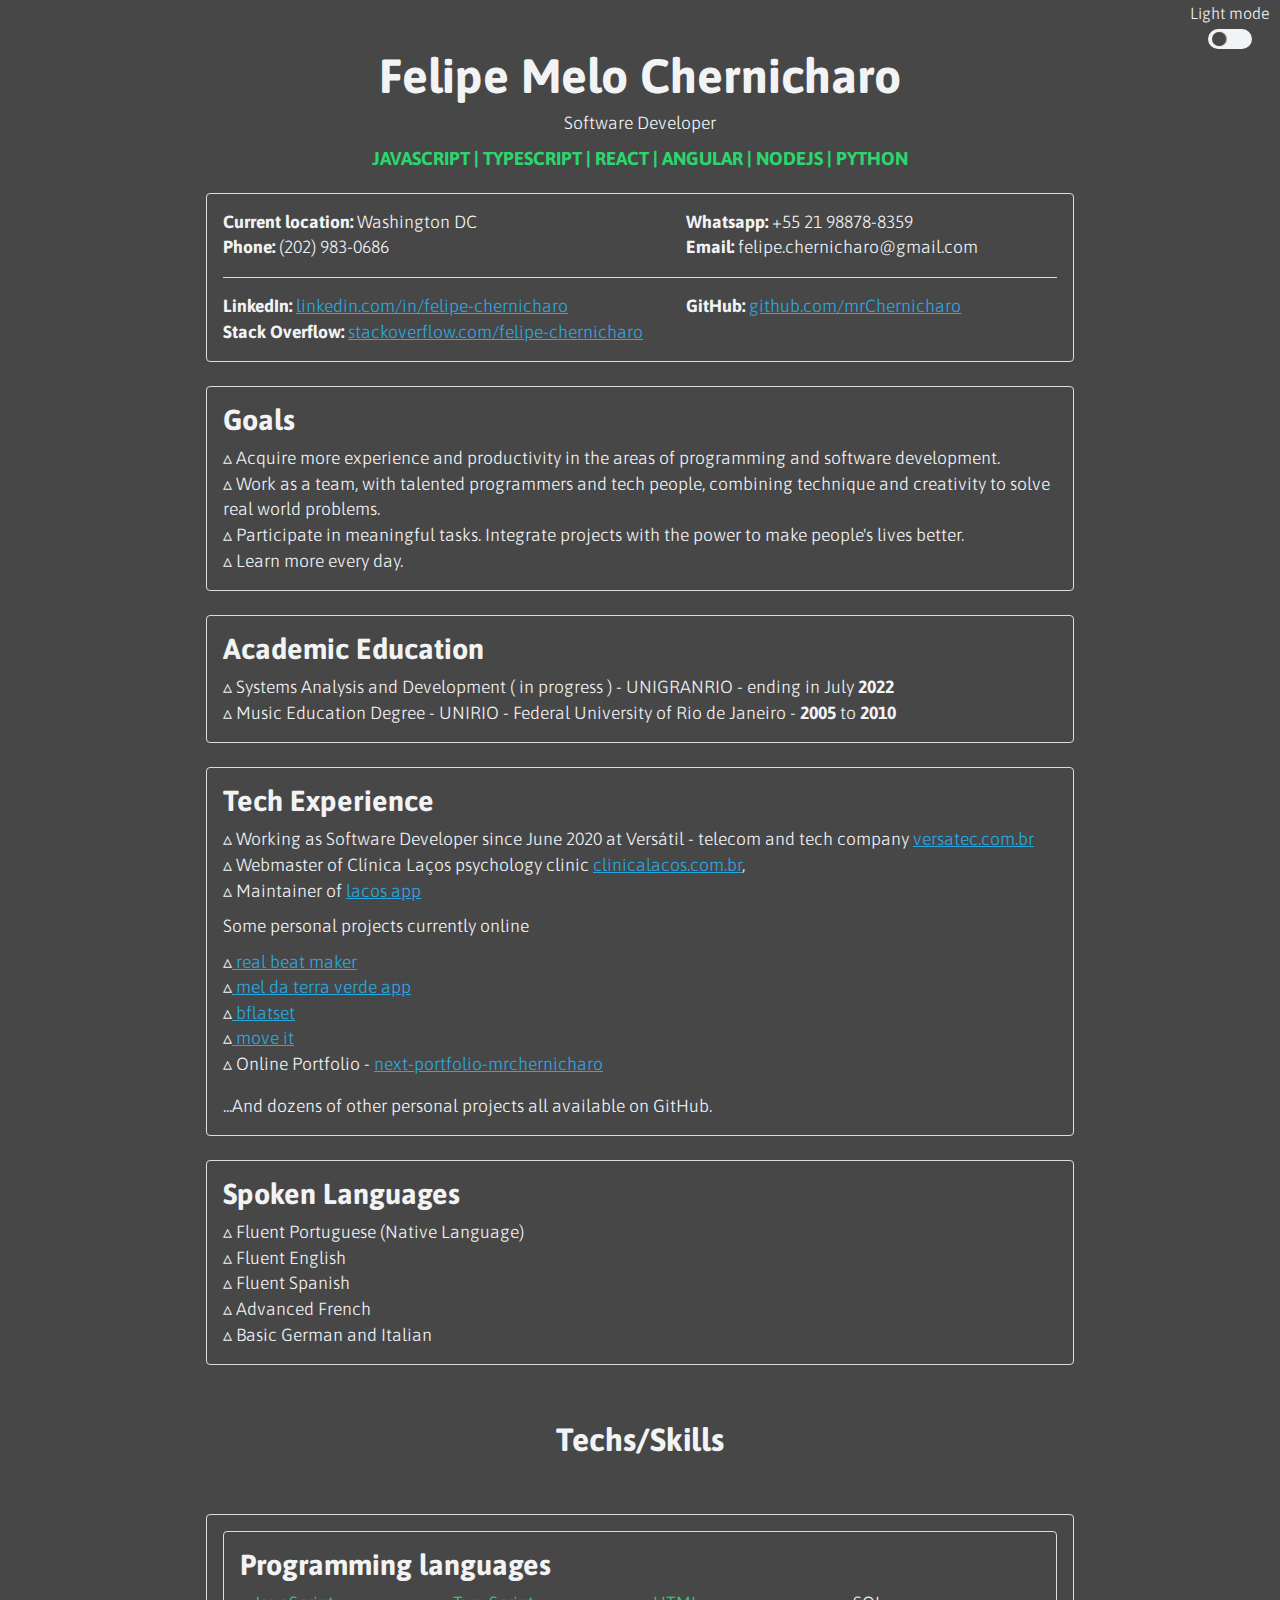
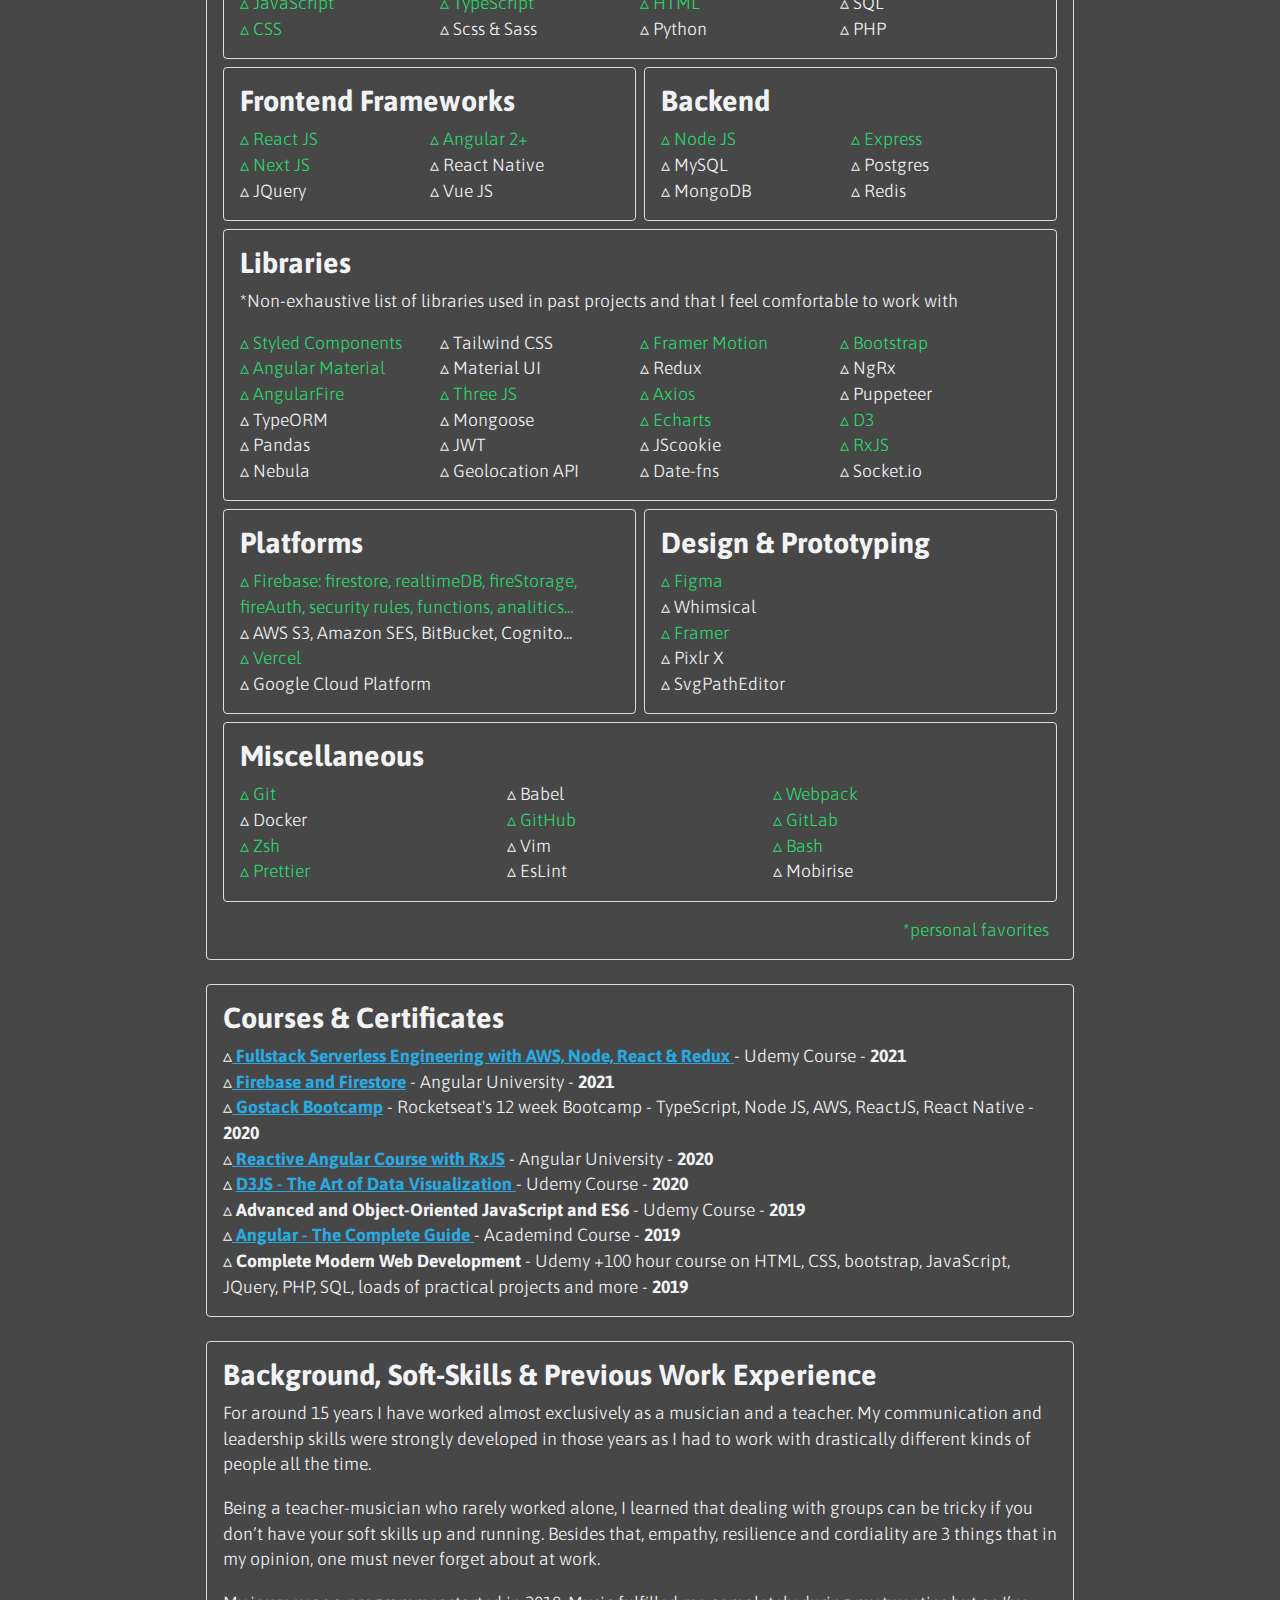
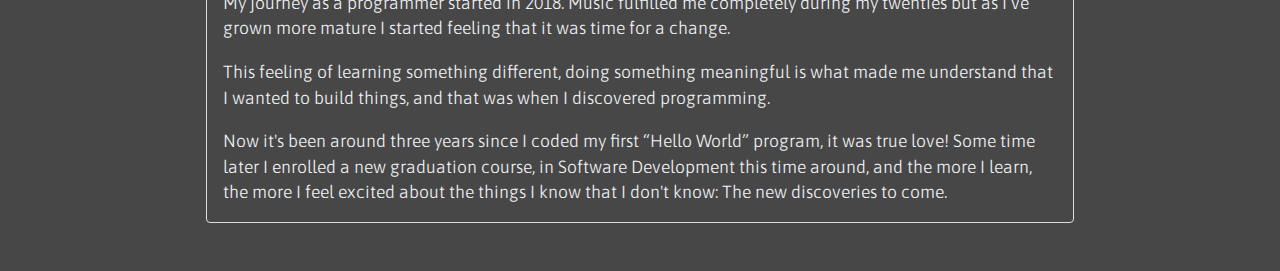
==== dc_version/index.html @ 03acc553 "dc edit" ====
<!DOCTYPE html>
<html lang="en">

<head>
	<meta charset="UTF-8" />
	<meta http-equiv="X-UA-Compatible" content="IE=edge" />
	<meta name="viewport" content="width=device-width, initial-scale=1.0" />
	<link rel="preconnect" href="https://fonts.gstatic.com" />
	<link href="https://fonts.googleapis.com/css2?family=Fira+Code:wght@300;400;500;600;700;800&display=swap"
		rel="stylesheet" />
	<link rel="preconnect" href="https://fonts.gstatic.com" />
	<link href="https://fonts.googleapis.com/css2?family=Karla:ital,wght@0,300;0,400;0,500;0,700;0,800;1,600&display=swap"
		rel="stylesheet" />
	<link rel="preconnect" href="https://fonts.gstatic.com">
	<link href="https://fonts.googleapis.com/css2?family=Asap:ital,wght@0,400;0,500;0,600;1,400;1,500&display=swap"
		rel="stylesheet">
	<link rel="preconnect" href="https://fonts.gstatic.com">
	<link href="https://fonts.googleapis.com/css2?family=PT+Sans+Caption:wght@400;700&display=swap" rel="stylesheet">
	<title>CV Felipe Chernicharo</title>
	<link rel="stylesheet" href="styles.css" />


	<script>
		let root = document.documentElement;
		let dark = true;

		const theme = {
			dark: {
				background: '#383636',
				title: '#f2f3f5',
				text: '#f2f3f5',
				link: '#2aa9e0',
				highlight: '#2bd66d'
			},
			light: {
				background: '#f2f3f5',
				title: '#383636',
				text: '#383636',
				link: '#5965e0',
				highlight: '#6942f7'
			}
		}

		function handleToggle() {
			console.log('toggle!')
			dark = !dark

			if (dark) {

				root.style.setProperty('--background', theme.dark.background);
				root.style.setProperty('--text', theme.dark.text);
				root.style.setProperty('--title', theme.dark.title);
				root.style.setProperty('--link', theme.dark.link);
				root.style.setProperty('--highlight', theme.dark.highlight);

			} else {

				root.style.setProperty('--background', theme.light.background);
				root.style.setProperty('--text', theme.light.text);
				root.style.setProperty('--title', theme.light.title);
				root.style.setProperty('--link', theme.light.link);
				root.style.setProperty('--highlight', theme.light.highlight);
				// root.style.setProperty('--shadow', "rgba(0, 0, 0, 0.6)");
			}
		}

	</script>
</head>

<body>
	<header>
		<div class="toggle-div slide-toggle-container">
			<div class="toggle-div slide-toggle-top">
				<span>Light mode</span>
			</div>
			<div class="toggle-div slide-toggle-bottom">
				<label class="s-toggle slide-toggle-switch">
					<input type="checkbox" onchange="handleToggle()" />
					<span class="slider"></span>
				</label>
			</div>
		</div>
		<h1>Felipe Melo Chernicharo</h1>
		<p>Software Developer</p>
		<h3>JAVASCRIPT <span class="pipe">|</span> TYPESCRIPT <span class="pipe">|</span> REACT <span class="pipe">|</span>
			ANGULAR <span class="pipe">|</span> NODEJS <span class="pipe">|</span> PYTHON</h3>
	</header>
	<main>
		<div class="main-info">
			<ul>
				<!-- <li><strong>Date of Birth:</strong> April 29th, 1987</li>
				<li><strong>Place of Birth:</strong> Rio de Janeiro - Brazil</li> -->
				<li><strong>Current location:</strong> Washington DC</li>
				<li><strong>Whatsapp:</strong> +55 21 98878-8359</li>
				<li><strong>Phone:</strong> (202) 983-0686</li>
				<li>
					<strong>Email:</strong>
					<!-- <a href="https://felipe.chernicharo@gmail.com"> -->
					felipe.chernicharo@gmail.com
					<!-- </a> -->
				</li>
				<hr>
				<hr>
				<li>
					<strong>LinkedIn:</strong>
					<a href="https://linkedin.com/in/felipe-chernicharo-27ba911a8/" target="_blank">
						linkedin.com/in/felipe-chernicharo
					</a>
				</li>
				<li>
					<strong>GitHub:</strong>
					<a href="https://github.com/mrChernicharo" target="_blank"> github.com/mrChernicharo</a>
				</li>
			</ul>
			<p>
				<strong>Stack Overflow:</strong>
				<a href="https://stackoverflow.com/users/13111779/felipe-chernicharo" target="_blank">
					stackoverflow.com/felipe-chernicharo</a>
			</p>
		</div>

		<div class="goals">
			<h3>Goals</h3>
			<p>
			<p>
				<span class="bullet">▵</span> Acquire more experience and productivity in the areas of programming
				and software development.
			</p>
			<p>
				<span class="bullet">▵</span> Work as a team, with talented programmers and tech people, combining
				technique and creativity to solve real world problems.
			</p>
			<p> <span class="bullet">▵</span> Participate in meaningful tasks. Integrate projects with the power to make
				people's lives better. </p>
			<p> <span class="bullet">▵</span> Learn more every day.</p>
			</p>
		</div>

		<div class="academic">
			<h3>Academic Education</h3>
			<ul>
				<li>
					<span class="bullet">▵</span> Systems Analysis and Development ( in progress ) - UNIGRANRIO - ending in July
					<strong>2022</strong>
				</li>
				<li>
					<span class="bullet">▵</span> Music Education Degree - UNIRIO - Federal University of Rio de Janeiro -
					<strong>2005</strong>
					to <strong>2010</strong>
				</li>
			</ul>
		</div>

		<div class="tech-experience">
			<h3>Tech Experience</h3>
			<ul>
				<li>
					<span class="bullet">▵</span> Working as Software Developer since June 2020 at Versátil - telecom and tech
					company
					<a href="http://www.versatec.com.br" target="_blank"> versatec.com.br </a>
				</li>
				<li>
					<span class="bullet">▵</span> Webmaster of Clínica Laços psychology clinic
					<a href="http://www.clinicalacos.com.br" target="_blank">clinicalacos.com.br</a>,
				</li>
				<li>
					<span class="bullet">▵</span> Maintainer of <a href="https://applacos.web.app" target="_blank"> lacos app</a>
				</li>
				<p style="margin: 10px 0">Some personal projects currently online</p>
				<li> <span class="bullet">▵</span><a href="https://real-beat-maker.vercel.app/" target="_blank"> real beat
						maker</a></li>
				<li>
					<span class="bullet">▵</span><a href="https://mel-da-terra-verde-app.web.app/clientes" target="_blank">
						mel da terra verde app
					</a>
				</li>
				<li> <span class="bullet">▵</span><a href="https://bflatset.web.app/" target="_blank"> bflatset</a></li>

				<li>
					<span class="bullet">▵</span><a href="https://move-it-lemon-zeta.vercel.app/" target="_blank"> move it </a>
				</li>
				<li>
					<span class="bullet">▵</span> Online Portfolio -
					<a href="https://next-portfolio-mrchernicharo.vercel.app/" target="_blank"> next-portfolio-mrchernicharo</a>
				</li>
			</ul>
			<p style="margin-top: 1rem">
				...And dozens of other personal projects all available on GitHub.
			</p>
		</div>


		<div class="spoken-languages">
			<h3>Spoken Languages</h3>
			<ul>
				<li> <span class="bullet">▵</span> Fluent Portuguese (Native Language)</li>
				<li> <span class="bullet">▵</span> Fluent English</li>
				<li> <span class="bullet">▵</span> Fluent Spanish</li>
				<li> <span class="bullet">▵</span> Advanced French</li>
				<li> <span class="bullet">▵</span> Basic German and Italian</li>
			</ul>
		</div>

		<h1 class="techs-header">Techs/Skills</h1>

		<div class="techs">
			<div class="tech-box tech-box-1">
				<h3>Programming languages</h3>
				<ul>
					<li class="highlight"> <span class="bullet">▵</span> JavaScript</li>
					<li class="highlight"> <span class="bullet">▵</span> TypeScript</li>
					<li class="highlight"> <span class="bullet">▵</span> HTML</li>
					<li> <span class="bullet">▵</span> SQL</li>
					<li class="highlight"> <span class="bullet">▵</span> CSS</li>
					<li> <span class="bullet">▵</span> Scss & Sass</li>
					<li> <span class="bullet">▵</span> Python</li>
					<li> <span class="bullet">▵</span> PHP</li>
				</ul>
			</div>
			<div class="tech-box tech-box-2">
				<h3>Frontend Frameworks</h3>
				<ul>
					<li class="highlight"> <span class="bullet">▵</span> React JS</li>
					<li class="highlight"> <span class="bullet">▵</span> Angular 2+</li>
					<li class="highlight"> <span class="bullet">▵</span> Next JS</li>
					<li> <span class="bullet">▵</span> React Native</li>
					<li> <span class="bullet">▵</span> JQuery</li>
					<li> <span class="bullet">▵</span> Vue JS</li>
				</ul>
			</div>

			<div class="tech-box tech-box-3">
				<h3>Backend</h3>
				<ul>
					<li class="highlight"> <span class="bullet">▵</span> Node JS</li>
					<li class="highlight"> <span class="bullet">▵</span> Express</li>
					<li> <span class="bullet">▵</span> MySQL</li>
					<li> <span class="bullet">▵</span> Postgres</li>
					<li> <span class="bullet">▵</span> MongoDB</li>
					<li> <span class="bullet">▵</span> Redis</li>
				</ul>
			</div>

			<div class="tech-box tech-box-4">
				<h3>Libraries</h3>
				<p>
					*Non-exhaustive list of libraries used in past projects and that I
					feel comfortable to work with
				</p>
				<ul>
					<li class="highlight"> <span class="bullet">▵</span> Styled Components</li>
					<li> <span class="bullet">▵</span> Tailwind CSS</li>
					<li class="highlight"> <span class="bullet">▵</span> Framer Motion</li>
					<li class="highlight"> <span class="bullet">▵</span> Bootstrap</li>
					<li class="highlight"> <span class="bullet">▵</span> Angular Material</li>
					<li> <span class="bullet">▵</span> Material UI</li>
					<li> <span class="bullet">▵</span> Redux</li>
					<li> <span class="bullet">▵</span> NgRx</li>
					<li class="highlight"> <span class="bullet">▵</span> AngularFire</li>
					<li class="highlight"> <span class="bullet">▵</span> Three JS</li>
					<li class="highlight"> <span class="bullet">▵</span> Axios</li>
					<li> <span class="bullet">▵</span> Puppeteer</li>
					<li> <span class="bullet">▵</span> TypeORM</li>
					<li> <span class="bullet">▵</span> Mongoose</li>
					<li class="highlight"> <span class="bullet">▵</span> Echarts</li>
					<li class="highlight"> <span class="bullet">▵</span> D3</li>
					<!-- <li> <span class="bullet">▵</span> Gridster</li> -->
					<li> <span class="bullet">▵</span> Pandas</li>
					<li> <span class="bullet">▵</span> JWT</li>
					<li> <span class="bullet">▵</span> JScookie</li>
					<li class="highlight"> <span class="bullet">▵</span> RxJS</li>
					<li> <span class="bullet">▵</span> Nebula</li>
					<li> <span class="bullet">▵</span> Geolocation API</li>
					<li> <span class="bullet">▵</span> Date-fns</li>
					<!-- <li> <span class="bullet">▵</span> Faker JS</li> -->
					<li> <span class="bullet">▵</span> Socket.io</li>
				</ul>
			</div>

			<div class="tech-box tech-box-5">
				<h3>Platforms</h3>
				<ul>
					<li class="highlight">
						<span class="bullet">▵</span> Firebase: firestore, realtimeDB, fireStorage, fireAuth, security
						rules, functions, analitics...
					</li>
					<li> <span class="bullet">▵</span> AWS S3, Amazon SES, BitBucket, Cognito...</li>
					<li class="highlight"> <span class="bullet">▵</span> Vercel</li>
					<li> <span class="bullet">▵</span> Google Cloud Platform</li>
				</ul>
			</div>
			<div class="tech-box tech-box-6">
				<h3>Design & Prototyping</h3>
				<ul>
					<li class="highlight"> <span class="bullet">▵</span> Figma</li>
					<li> <span class="bullet">▵</span> Whimsical</li>
					<li class="highlight"> <span class="bullet">▵</span> Framer</li>
					<li> <span class="bullet">▵</span> Pixlr X</li>
					<li> <span class="bullet">▵</span> SvgPathEditor</li>
				</ul>
			</div>
			<div class="tech-box tech-box-7">
				<h3>Miscellaneous</h3>
				<ul>
					<li class="highlight"> <span class="bullet">▵</span> Git</li>
					<li> <span class="bullet">▵</span> Babel</li>
					<li class="highlight"> <span class="bullet">▵</span> Webpack</li>
					<li> <span class="bullet">▵</span> Docker</li>
					<li class="highlight"> <span class="bullet">▵</span> GitHub</li>
					<li class="highlight"> <span class="bullet">▵</span> GitLab</li>
					<li class="highlight"> <span class="bullet">▵</span> Zsh</li>
					<li> <span class="bullet">▵</span> Vim</li>
					<li class="highlight"> <span class="bullet">▵</span> Bash</li>
					<li class="highlight"> <span class="bullet">▵</span> Prettier</li>
					<li> <span class="bullet">▵</span> EsLint</li>
					<li> <span class="bullet">▵</span> Mobirise</li>
				</ul>
			</div>
			<p id="bottom-legend" class="highlight">*personal favorites</p>
		</div>


		<div class="courses">
			<h3>Courses & Certificates</h3>
			<ul>
				<li>
					<span class="bullet">▵</span><a href="https://ude.my/UC-ef285cb2-bfbb-4b05-80c7-5d447e316149" target="_blank">
						<strong>Fullstack Serverless Engineering with AWS, Node, React & Redux </strong></a>
					- Udemy Course -
					<strong>2021</strong>
				</li>
				<li>
				<li>
					<span class="bullet">▵</span><a href="https://ude.my/UC-5e5fd9a9-8c4a-4755-bd68-b5d56a60cf9a" target="_blank">
						<strong>Firebase and Firestore</strong></a>
					- Angular University - <strong>2021</strong>
				</li>
				<li>
					<span class="bullet">▵</span><a
						href="https://app.rocketseat.com.br/certificates/58045550-3059-4299-aec9-c75d9d1f6817" target="_blank">
						<strong>Gostack Bootcamp</strong></a>
					- Rocketseat's 12 week Bootcamp - TypeScript, Node JS, AWS, ReactJS, React Native - <strong>2020</strong>
				</li>
				<li>
					<span class="bullet">▵</span><a href="https://ude.my/UC-217a62b7-2ab1-409e-b662-fa6e058e10ae" target="_blank">
						<strong>Reactive Angular Course with RxJS</strong></a>
					- Angular University - <strong>2020</strong>
				</li>
				<li>
					<span class="bullet">▵</span> <a href="https://ude.my/UC-f4d0c808-6ef1-40e8-b221-d230e79c3fb6"
						target="_blank"><strong>D3JS -
							The Art of Data Visualization</strong> </a> - Udemy Course
					- <strong>2020</strong>
				</li>
				<li>
					<span class="bullet">▵</span>
					<strong>Advanced and Object-Oriented JavaScript and ES6</strong>
					- Udemy Course - <strong>2019</strong>
				</li>
				<li>
					<span class="bullet">▵</span><a href="https://ude.my/UC-9808dc54-6730-4ae7-ab34-17df3ea17e70"
						target="_blank"><strong> Angular - The Complete Guide </strong></a> - Academind Course -
					<strong>2019</strong>
				</li>
				<li>
					<span class="bullet">▵</span> <strong>Complete Modern Web Development</strong> - Udemy +100 hour
					course on HTML, CSS, bootstrap, JavaScript, JQuery, PHP, SQL, loads
					of practical projects and more - <strong>2019</strong>
				</li>
				<!-- <li>
					<span class="bullet">▵</span> <strong>CCAA English Course</strong> - Full mid-level and advanced course
					- <strong>1998</strong> to
					<strong>2004</strong>
				</li> -->
			</ul>
		</div>



		<div class="background">
			<h3>Background, Soft-Skills & Previous Work Experience</h3>
			<p>
				For around 15 years I have worked almost exclusively as a musician and a teacher. My communication and
				leadership skills were strongly developed in those years as I had to work with drastically different
				kinds of people all the time. 
			</p>
			<br />
			<p>
				<!-- Playing with old veteran jazz-men, rock bands, eccentric singers, samba guys from the “favela”, teaching in poor
				neighborhood schools, rich neighborhood schools, kids classes, teenager band practice classes… All of that made
				me who I’m. A teacher-musician (now-programmer), who rarely worked alone, and who knows that dealing with groups
				can be really tricky if you don’t have your soft skills up and running.  -->

				Being a teacher-musician who rarely worked alone, I learned that dealing with groups
				can be tricky if you don’t have your soft skills up and running. Besides that, empathy, resilience and
				cordiality are 3 things that in my opinion, one must never forget about at work.
			</p>
			<!-- <br />
			<p>
				, since my childhood I was always a very curious guy who loves to discover new things and who really
				enjoys talking and getting to know people. 
			</p>
			<br />
			<p>
				Now about my tech passion, it rose gradually in the past 5 - 4 years. I think it began because I have a certain
				eye for design and always loved to draw, in such a way that friends and co-workers were always asking me to come
				up with a new drawing to illustrate some post on social media. 
			</p> -->
			<br />
			<p>
				<!-- Then what started as a side activity rapidly got me diving deeper on the web, searching for mobile apps and
				online tools for image manipulation, svg creation and so on. -->

				My journey as a programmer started in 2018. Music fulfilled me completely during my twenties but as I’ve grown
				more mature I started feeling that it was time for a change.
			</p>
			<br />
			<p>
				This feeling of learning something different, doing something meaningful is what made me understand that I
				wanted to build things, and that was when I discovered programming.


				<!-- This summed with my love for learning languages, the feeling that our lives depend more and more on computers
				each day and the need to do some relevant work in society drove me to the decision of learning another kind of
				language: coding! -->
			</p>
			<br />
			<p>
				Now it's been around three years since I coded my first “Hello World” program, it was true love! Some time later
				I enrolled a new graduation course, in Software Development this time around, and the more I learn, the more I
				feel excited about the things I know that I don't know: The new discoveries to come.
			</p>

		</div>


	</main>
	<footer></footer>
</body>

</html>
---- dc_version/styles.css ----
* {
  margin: 0;
  padding: 0;
  box-sizing: border-box;
}

:root {
  /* --background: #f2f3f5;
  --title: #2e2e2e;
  --text: #474747;
  --link: #5965e0;
  --highlight: #6942f7;

 */

  --background: #474747;
  --title: #f2f3f5;
  --text: #f2f3f5;
  --link: #2aa9e0;
  --highlight: #2bd66d;

  --white: #fff;
  --shadow: rgba(88, 78, 78, 0.6);
  --red: #e83f5b;
  --green: #2bd66d;
  --blue-dark: #4953b8;
  --blue-tweeter: #2aa9e0;
  --gray-line: #dcdde0;
}

@media (max-width: 1080px) {
  html {
    font-size: 93.75%;
  }
}

@media (max-width: 950px) {
  html {
    font-size: 87.5%;
  }
}

@media (max-width: 720px) {
  html {
    font-size: 82%;
  }
}

body {
  background-color: var(--background);
  color: var(--title);
  padding-bottom: 3rem;
}

body,
textarea,
input,
button {
  /* font: 500 1rem "Karla", sans-serif; */
  font: 300 1rem "Asap", sans-serif;
}
/* 1rem == tamnho do font-size padrão do body da aplicação  (16px)*/

button {
  cursor: pointer;
}
hr {
  margin: 1rem 0;
  border: none;
  border-bottom: 1px solid var(--gray-line);
}

a {
  /* text-decoration: none; */
  color: var(--link);
}

p {
  font-size: 1.1rem;
  line-height: 1.6rem;
}
li {
  font-size: 1.1rem;
  list-style: none;
  line-height: 1.6rem;
}

strong {
  font-weight: 700;
}

header {
  margin-top: 3rem;
  text-align: center;
}

header h1 {
  font-size: 3rem;
}
header p {
  margin-top: 0.5rem;
}

header h3 {
  color: var(--highlight);
  margin: 0.7rem 0 1.5rem;
}

div {
  padding: 1rem;
  border: 1px solid var(--gray-line);
  border-radius: 4px;
}

div > h3 {
  margin-bottom: 10px;
  font-size: 1.8rem;
}

div > h3:not(:first-child) {
  text-align: center;
  border-bottom: 1px solid var(--title);
}

main {
  width: 900px;
  margin: 0 auto;
  padding: 0 1rem;
  display: grid;
  grid-template-columns: 1fr;
  grid-auto-rows: auto;
  grid-gap: 1.5rem;
}

@media (max-width: 920px) {
  main {
    width: calc(100% - 32px);
  }
}

@media (max-width: 780px) {
  main {
    width: calc(100% - 24px);
    padding: 0;
  }
}

.main-info ul {
  display: grid;
  grid-template-columns: 5fr 4fr;
}
@media (max-width: 460px) {
  .main-info ul {
    grid-template-columns: 1fr;
  }
  ul > hr + hr {
    display: none;
  }
}

.techs {
  padding: 1rem;
  display: grid;
  grid-template-columns: repeat(6, 1fr);
  grid-gap: 0.5rem;
}

.techs-header {
  margin: 2rem auto;
}

.tech-box {
  /* border: 1px solid #555; */
  padding: 1rem;
}

.tech-box ul {
  display: grid;
}

.techs li {
  list-style: none;
}

.tech-box-1 {
  grid-column: 1/7;
}

.tech-box-1 ul {
  grid-template-columns: repeat(4, 1fr);
}

.tech-box-2 {
  grid-column: 1/4;
}

.tech-box-2 ul {
  grid-template-columns: repeat(2, 1fr);
}

.tech-box-3 {
  grid-column: 4/7;
}

.tech-box-3 ul {
  grid-template-columns: repeat(2, 1fr);
}

.tech-box-4 {
  grid-column: 1/7;
}

.tech-box-4 ul {
  grid-template-columns: repeat(4, 1fr);
}
.tech-box-4 p {
  margin-bottom: 1rem;
}
.tech-box-5 {
  grid-column: 1/4;
}

.tech-box-6 {
  grid-column: 4/7;
}

.tech-box-7 {
  grid-column: 1/7;
}

.tech-box-7 ul {
  grid-template-columns: repeat(3, 1fr);
}

.highlight {
  color: var(--highlight);
}
span.bullet {
  display: inline-block;
  /* position: relative; */
  animation: name duration timing-function delay iteration-count direction
    fill-mode;
  animation: spin 3s alternate 0s infinite backwards;
}

@keyframes spin {
  0% {
    transform: rotate(70deg);
  }
  100% {
    transform: rotate(-270deg);
  }
}
#bottom-legend {
  position: relative;
  margin: 0.5rem 0.5rem 0;
  grid-column: 4/7;
  text-align: end;

  /* width: 150px; */
}

.toggle-div {
  padding: 0;
  border: none;
}

.slide-toggle-container {
  position: absolute;
  right: 0;
  top: 0;
  /* border: 1px solid #444; */
  padding: 4px;
  width: 100px;
  height: 61px;
  display: grid;
  grid-area: click;
}
.slide-toggle-top {
  /* border: 1px solid; */
  display: flex;
  justify-content: center;
}
.slide-toggle-top.span {
  line-height: 16px;
}

.slide-toggle-bottom {
  /* border: 1px solid; */
  border-top: none;
  display: flex;
  justify-content: center;
  padding: 6px 4px 4px;
  height: 34px;
}
.slide-toggle-switch {
  position: relative;
  display: inline-block;
  width: 44px;
  height: 20px;
}

.slide-toggle-switch input {
  opacity: 0;
  width: 0;
  height: 0;
}

.slider {
  position: absolute;
  cursor: pointer;
  top: 0;
  left: 0;
  right: 0;
  bottom: 0;
  background-color: var(--title);
  -webkit-transition: 0.4s;
  transition: 0.4s;
  border-radius: 28px;
}

.slider:before {
  position: absolute;
  content: "";
  height: 14px;
  width: 14px;
  left: 4px;
  bottom: 3px;
  background-color: var(--background);
  -webkit-transition: 0.4s;
  transition: 0.4s;
  border-radius: 50%;
  box-shadow: 1px 0px 1px 0px var(--shadow);
}

input:checked + .slider {
  background-image: linear-gradient(
    45deg,
    var(--highlight),
    var(--blue-tweeter)
  );
}

input:focus + .slider {
  box-shadow: 0px 0px 4px 1px var(--blue-dark);
}

input:checked + .slider:before {
  -webkit-transform: translateX(22px);
  -ms-transform: translateX(22px);
  transform: translateX(22px);
}

@media screen and (max-width: 720px) {
  .slide-toggle-container {
    right: 0;
  }
}

@media screen and (max-width: 480px) {
  .techs {
    padding: 0.5rem;
    /* grid-template-columns: repeat(6, 1fr); */
    grid-gap: 0.5rem;
  }
  .tech-box-1 ul,
  .tech-box-4 ul {
    grid-template-columns: repeat(2, 1fr);
  }

  .tech-box-2 ul,
  .tech-box-3 ul,
  .tech-box-5 ul,
  .tech-box-6 ul {
    grid-template-columns: 1fr;
  }
}
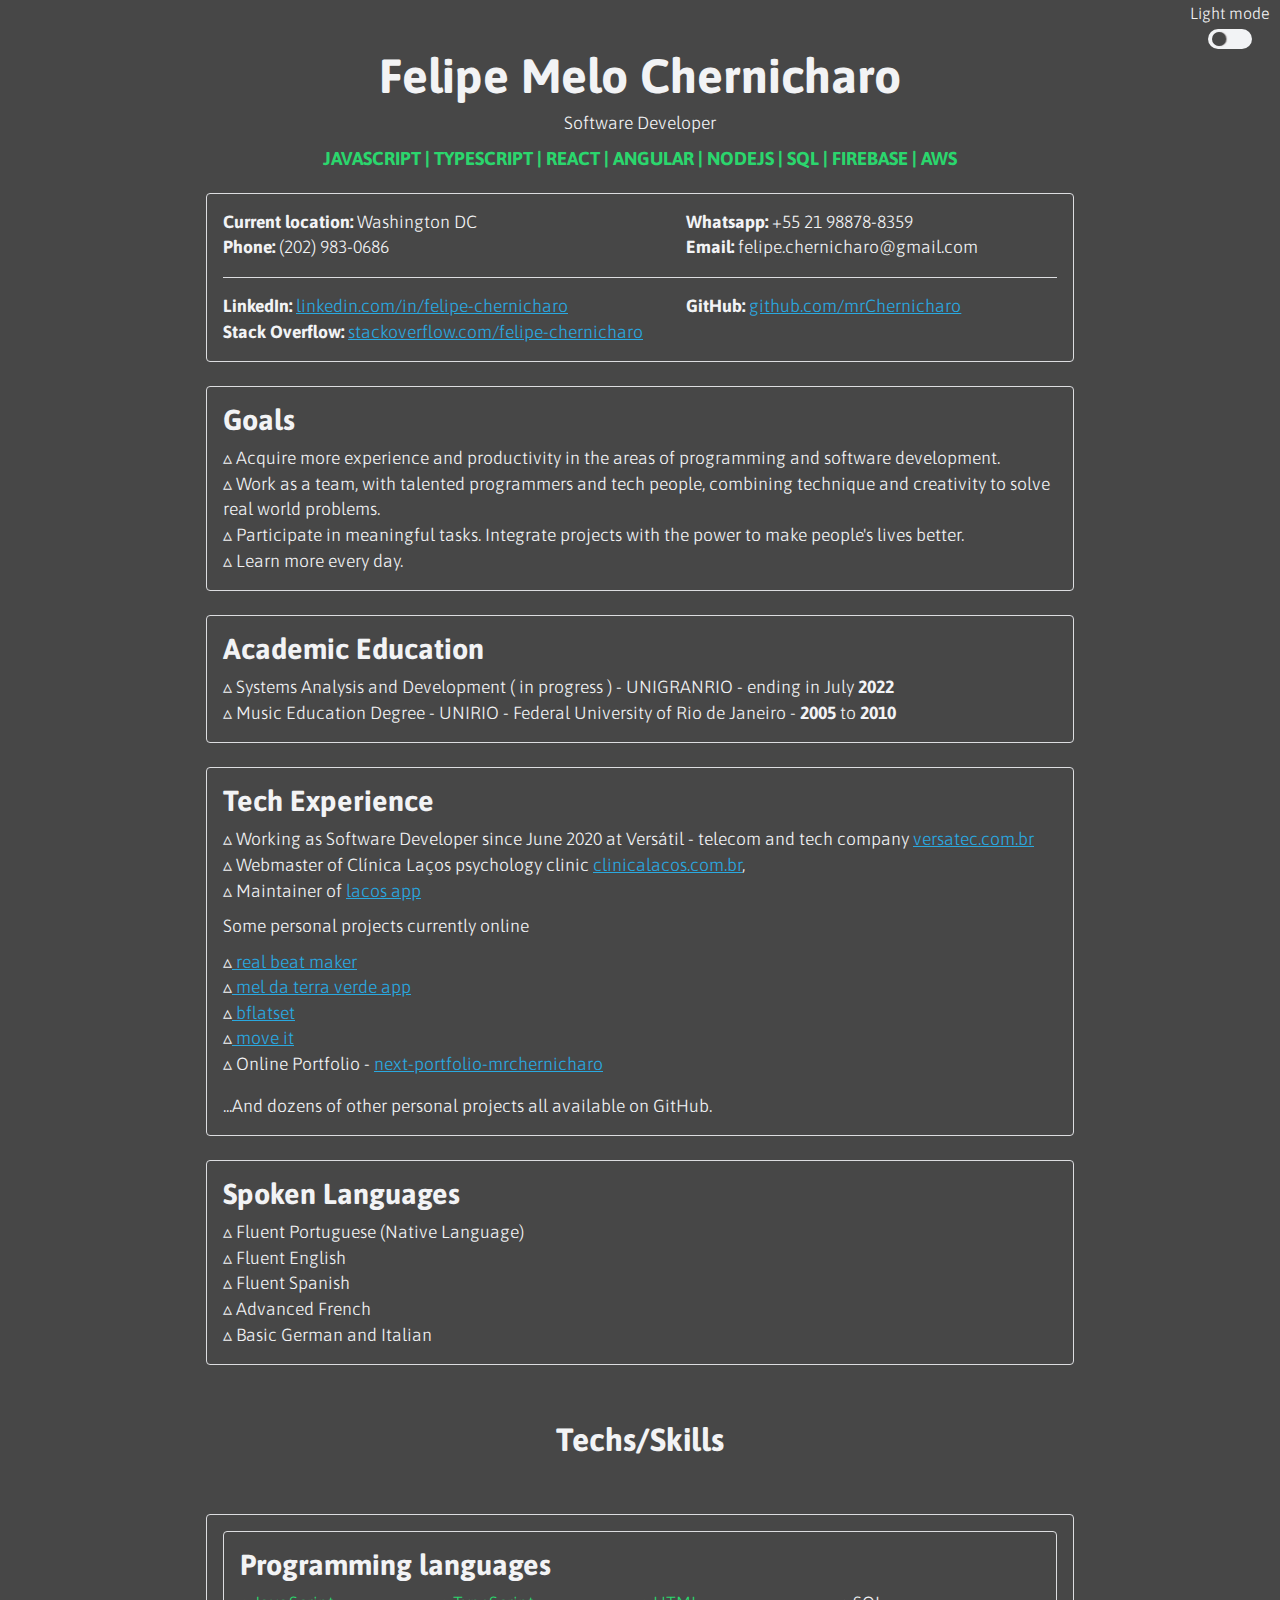
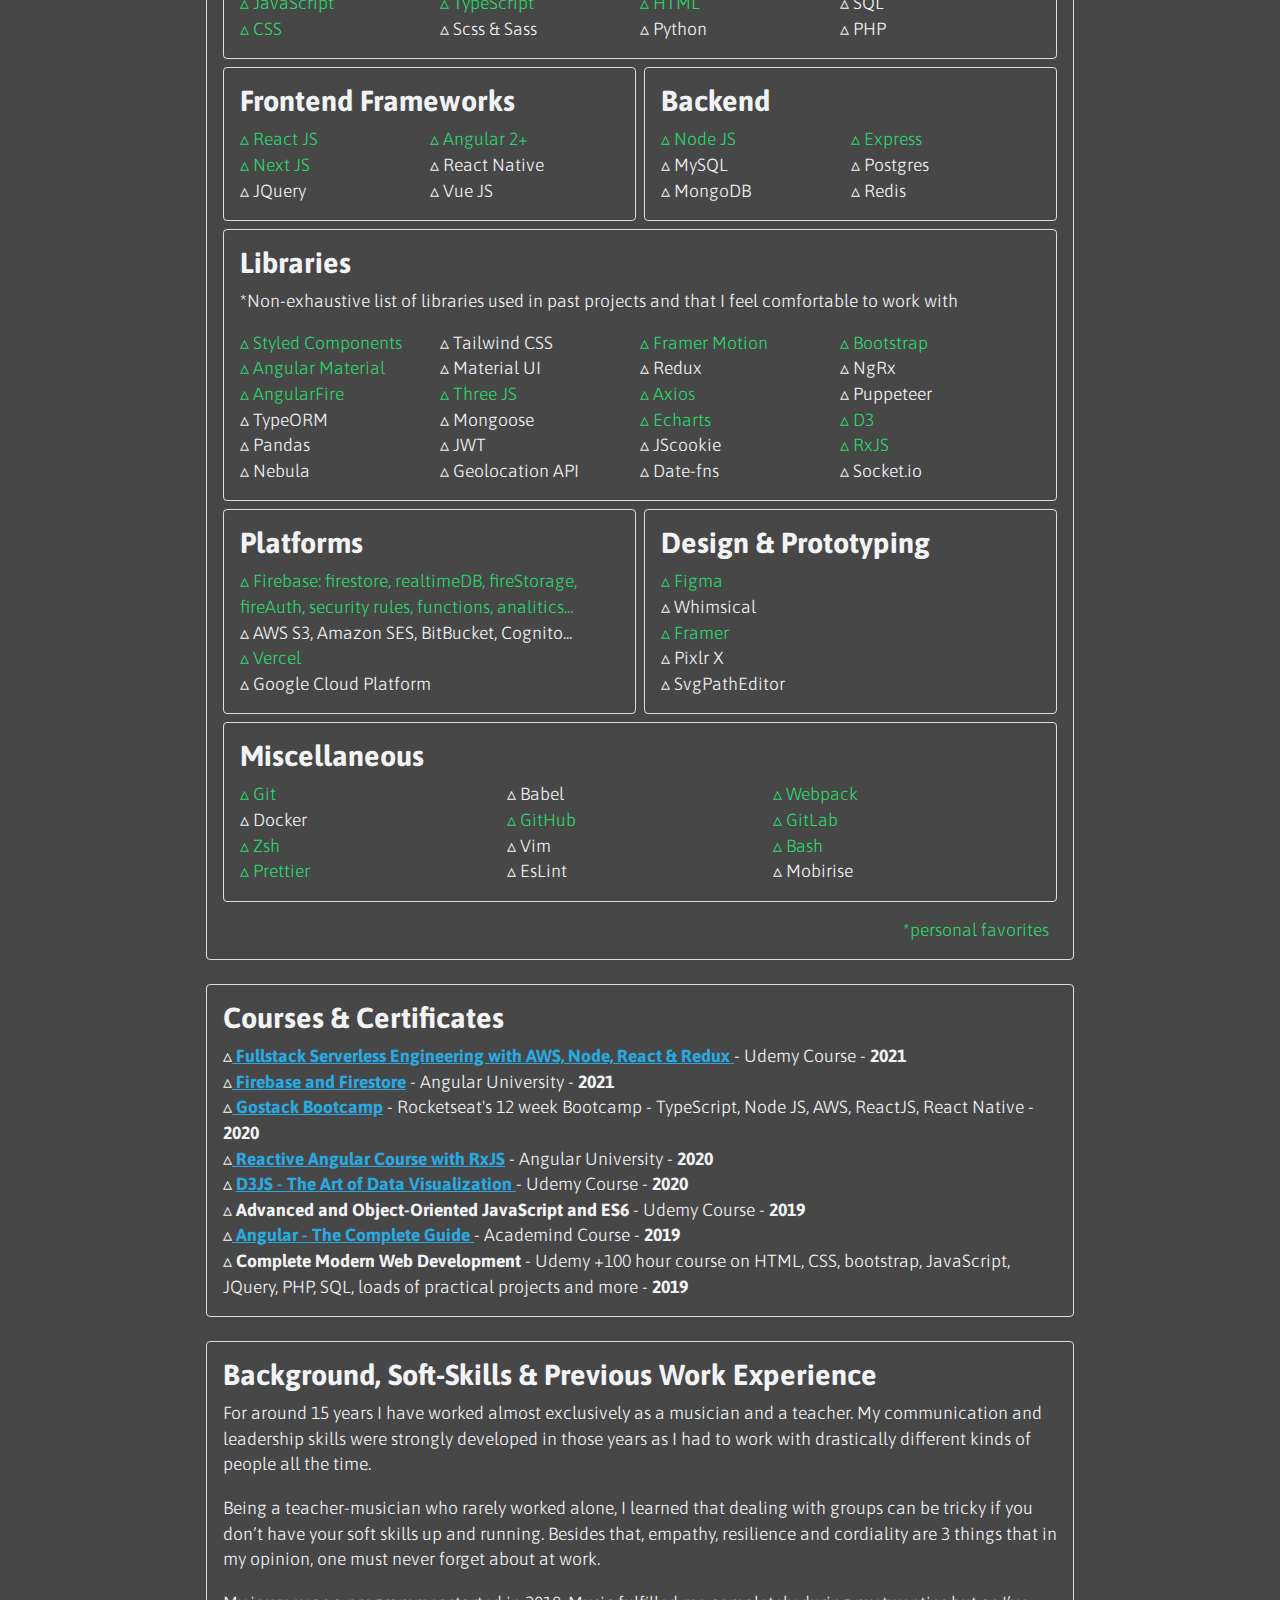
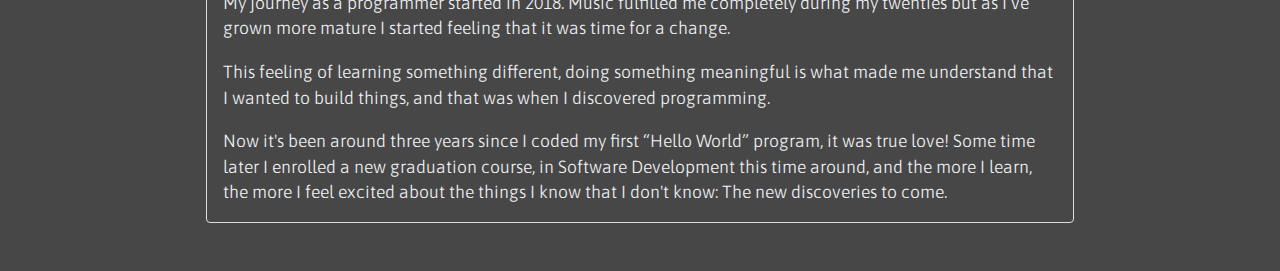
==== commit f6c1536e: "AWS included" ====
--- a/dc_version/index.html
+++ b/dc_version/index.html
@@ -83,7 +83,9 @@
 		<h1>Felipe Melo Chernicharo</h1>
 		<p>Software Developer</p>
 		<h3>JAVASCRIPT <span class="pipe">|</span> TYPESCRIPT <span class="pipe">|</span> REACT <span class="pipe">|</span>
-			ANGULAR <span class="pipe">|</span> NODEJS <span class="pipe">|</span> PYTHON</h3>
+			ANGULAR <span class="pipe">|</span> NODEJS <span class="pipe">|</span> SQL <span class="pipe">|</span> FIREBASE
+			<span class="pipe">|</span> AWS
+		</h3>
 	</header>
 	<main>
 		<div class="main-info">
